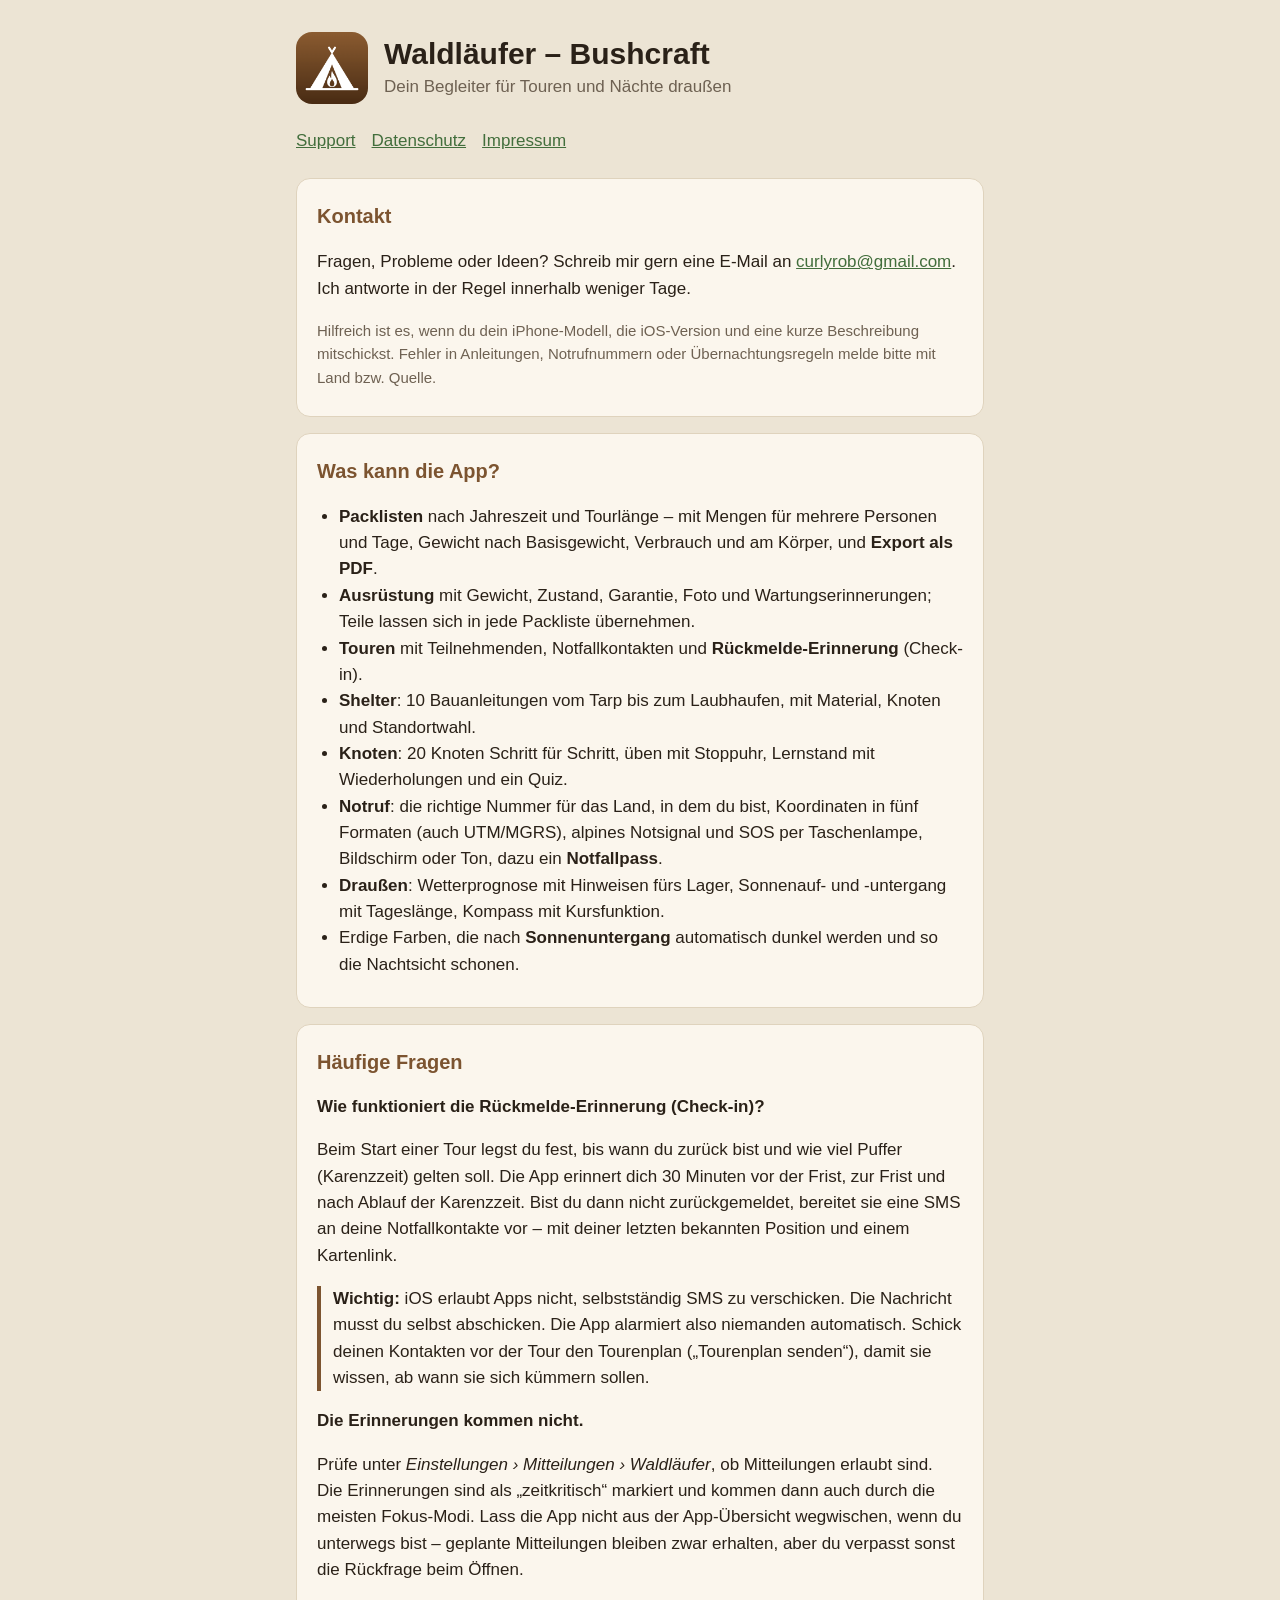
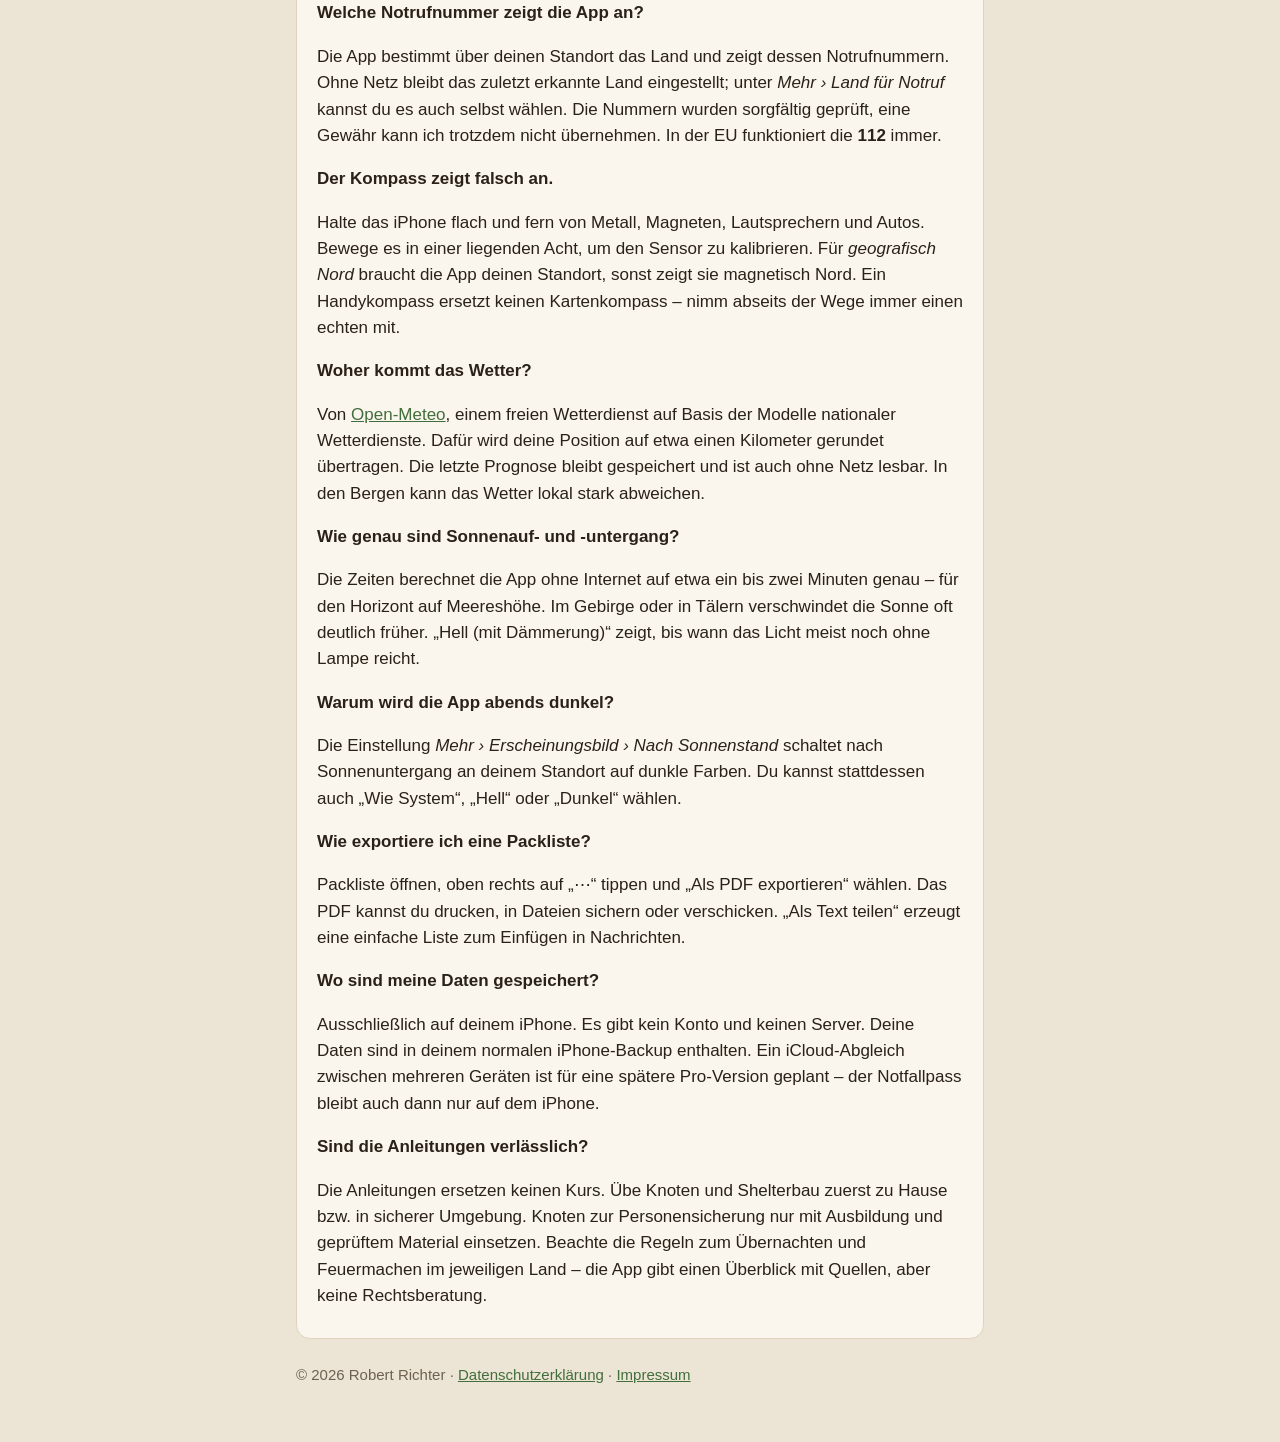
==== index.html @ 5341706e "Support-, Datenschutz- und Impressumsseite für Waldläufer – Bushcraft Co-Authored-By: Claude Opus 5." ====
<!doctype html>
<html lang="de">
<head>
  <meta charset="utf-8">
  <meta name="viewport" content="width=device-width, initial-scale=1">
  <title>Waldläufer – Support</title>
  <meta name="description" content="Hilfe und Kontakt zur iPhone-App „Waldläufer – Bushcraft“: Packlisten, Shelterbau, Knoten und Notruf für draußen.">
  <link rel="icon" href="icon.png">
  <link rel="stylesheet" href="style.css">
</head>
<body>
<main>
  <header>
    <img src="icon.png" alt="">
    <div>
      <h1>Waldläufer – Bushcraft</h1>
      <p>Dein Begleiter für Touren und Nächte draußen</p>
    </div>
  </header>
  <nav>
    <a href="./">Support</a>
    <a href="datenschutz.html">Datenschutz</a>
    <a href="impressum.html">Impressum</a>
  </nav>

  <section>
    <h2>Kontakt</h2>
    <p>Fragen, Probleme oder Ideen? Schreib mir gern eine E-Mail an
      <a href="mailto:curlyrob@gmail.com?subject=Waldl%C3%A4ufer">curlyrob@gmail.com</a>.
      Ich antworte in der Regel innerhalb weniger Tage.</p>
    <p class="muted">Hilfreich ist es, wenn du dein iPhone-Modell, die iOS-Version und eine kurze Beschreibung mitschickst.
      Fehler in Anleitungen, Notrufnummern oder Übernachtungsregeln melde bitte mit Land bzw. Quelle.</p>
  </section>

  <section>
    <h2>Was kann die App?</h2>
    <ul>
      <li><strong>Packlisten</strong> nach Jahreszeit und Tourlänge – mit Mengen für mehrere Personen und Tage, Gewicht nach
        Basisgewicht, Verbrauch und am Körper, und <strong>Export als PDF</strong>.</li>
      <li><strong>Ausrüstung</strong> mit Gewicht, Zustand, Garantie, Foto und Wartungserinnerungen; Teile lassen sich in jede Packliste übernehmen.</li>
      <li><strong>Touren</strong> mit Teilnehmenden, Notfallkontakten und <strong>Rückmelde-Erinnerung</strong> (Check-in).</li>
      <li><strong>Shelter</strong>: 10 Bauanleitungen vom Tarp bis zum Laubhaufen, mit Material, Knoten und Standortwahl.</li>
      <li><strong>Knoten</strong>: 20 Knoten Schritt für Schritt, üben mit Stoppuhr, Lernstand mit Wiederholungen und ein Quiz.</li>
      <li><strong>Notruf</strong>: die richtige Nummer für das Land, in dem du bist, Koordinaten in fünf Formaten (auch UTM/MGRS),
        alpines Notsignal und SOS per Taschenlampe, Bildschirm oder Ton, dazu ein <strong>Notfallpass</strong>.</li>
      <li><strong>Draußen</strong>: Wetterprognose mit Hinweisen fürs Lager, Sonnenauf- und -untergang mit Tageslänge, Kompass mit Kursfunktion.</li>
      <li>Erdige Farben, die nach <strong>Sonnenuntergang</strong> automatisch dunkel werden und so die Nachtsicht schonen.</li>
    </ul>
  </section>

  <section>
    <h2>Häufige Fragen</h2>

    <h3>Wie funktioniert die Rückmelde-Erinnerung (Check-in)?</h3>
    <p>Beim Start einer Tour legst du fest, bis wann du zurück bist und wie viel Puffer (Karenzzeit) gelten soll. Die App erinnert
      dich 30 Minuten vor der Frist, zur Frist und nach Ablauf der Karenzzeit. Bist du dann nicht zurückgemeldet, bereitet sie eine
      SMS an deine Notfallkontakte vor – mit deiner letzten bekannten Position und einem Kartenlink.</p>
    <p class="note"><strong>Wichtig:</strong> iOS erlaubt Apps nicht, selbstständig SMS zu verschicken. Die Nachricht musst du
      selbst abschicken. Die App alarmiert also niemanden automatisch. Schick deinen Kontakten vor der Tour den Tourenplan
      („Tourenplan senden“), damit sie wissen, ab wann sie sich kümmern sollen.</p>

    <h3>Die Erinnerungen kommen nicht.</h3>
    <p>Prüfe unter <em>Einstellungen › Mitteilungen › Waldläufer</em>, ob Mitteilungen erlaubt sind. Die Erinnerungen sind als
      „zeitkritisch“ markiert und kommen dann auch durch die meisten Fokus-Modi. Lass die App nicht aus der App-Übersicht
      wegwischen, wenn du unterwegs bist – geplante Mitteilungen bleiben zwar erhalten, aber du verpasst sonst die Rückfrage beim Öffnen.</p>

    <h3>Welche Notrufnummer zeigt die App an?</h3>
    <p>Die App bestimmt über deinen Standort das Land und zeigt dessen Notrufnummern. Ohne Netz bleibt das zuletzt erkannte Land
      eingestellt; unter <em>Mehr › Land für Notruf</em> kannst du es auch selbst wählen. Die Nummern wurden sorgfältig geprüft,
      eine Gewähr kann ich trotzdem nicht übernehmen. In der EU funktioniert die <strong>112</strong> immer.</p>

    <h3>Der Kompass zeigt falsch an.</h3>
    <p>Halte das iPhone flach und fern von Metall, Magneten, Lautsprechern und Autos. Bewege es in einer liegenden Acht, um den
      Sensor zu kalibrieren. Für <em>geografisch Nord</em> braucht die App deinen Standort, sonst zeigt sie magnetisch Nord.
      Ein Handykompass ersetzt keinen Kartenkompass – nimm abseits der Wege immer einen echten mit.</p>

    <h3>Woher kommt das Wetter?</h3>
    <p>Von <a href="https://open-meteo.com/">Open-Meteo</a>, einem freien Wetterdienst auf Basis der Modelle nationaler
      Wetterdienste. Dafür wird deine Position auf etwa einen Kilometer gerundet übertragen. Die letzte Prognose bleibt
      gespeichert und ist auch ohne Netz lesbar. In den Bergen kann das Wetter lokal stark abweichen.</p>

    <h3>Wie genau sind Sonnenauf- und -untergang?</h3>
    <p>Die Zeiten berechnet die App ohne Internet auf etwa ein bis zwei Minuten genau – für den Horizont auf Meereshöhe. Im
      Gebirge oder in Tälern verschwindet die Sonne oft deutlich früher. „Hell (mit Dämmerung)“ zeigt, bis wann das Licht meist
      noch ohne Lampe reicht.</p>

    <h3>Warum wird die App abends dunkel?</h3>
    <p>Die Einstellung <em>Mehr › Erscheinungsbild › Nach Sonnenstand</em> schaltet nach Sonnenuntergang an deinem Standort auf
      dunkle Farben. Du kannst stattdessen auch „Wie System“, „Hell“ oder „Dunkel“ wählen.</p>

    <h3>Wie exportiere ich eine Packliste?</h3>
    <p>Packliste öffnen, oben rechts auf „⋯“ tippen und „Als PDF exportieren“ wählen. Das PDF kannst du drucken, in Dateien
      sichern oder verschicken. „Als Text teilen“ erzeugt eine einfache Liste zum Einfügen in Nachrichten.</p>

    <h3>Wo sind meine Daten gespeichert?</h3>
    <p>Ausschließlich auf deinem iPhone. Es gibt kein Konto und keinen Server. Deine Daten sind in deinem normalen
      iPhone-Backup enthalten. Ein iCloud-Abgleich zwischen mehreren Geräten ist für eine spätere Pro-Version geplant – der
      Notfallpass bleibt auch dann nur auf dem iPhone.</p>

    <h3>Sind die Anleitungen verlässlich?</h3>
    <p>Die Anleitungen ersetzen keinen Kurs. Übe Knoten und Shelterbau zuerst zu Hause bzw. in sicherer Umgebung. Knoten zur
      Personensicherung nur mit Ausbildung und geprüftem Material einsetzen. Beachte die Regeln zum Übernachten und Feuermachen
      im jeweiligen Land – die App gibt einen Überblick mit Quellen, aber keine Rechtsberatung.</p>
  </section>

  <footer>
    © 2026 Robert Richter · <a href="datenschutz.html">Datenschutzerklärung</a> · <a href="impressum.html">Impressum</a>
  </footer>
</main>
</body>
</html>
---- style.css ----
:root {
  --bg: #ece4d4;
  --card: #fbf6ed;
  --text: #2a2118;
  --muted: #6e6152;
  --accent: #426e3c;
  --bark: #7c5430;
  --line: #dfd3bd;
}
@media (prefers-color-scheme: dark) {
  :root {
    --bg: #1c1812;
    --card: #302920;
    --text: #efe8dc;
    --muted: #b3a690;
    --accent: #7eb46d;
    --bark: #c69a6b;
    --line: #43392c;
  }
}
* { box-sizing: border-box; }
body {
  margin: 0;
  background: var(--bg);
  color: var(--text);
  font: 17px/1.55 -apple-system, BlinkMacSystemFont, "Segoe UI", Roboto, sans-serif;
}
main { max-width: 720px; margin: 0 auto; padding: 32px 16px 56px; }
header { display: flex; align-items: center; gap: 16px; margin-bottom: 24px; }
header img { width: 72px; height: 72px; border-radius: 16px; }
header h1 { margin: 0; font-size: 30px; line-height: 1.2; }
header p { margin: 2px 0 0; color: var(--muted); }
nav { display: flex; gap: 16px; margin-bottom: 24px; flex-wrap: wrap; }
a { color: var(--accent); }
section {
  background: var(--card);
  border: 1px solid var(--line);
  border-radius: 14px;
  padding: 4px 20px 12px;
  margin-bottom: 16px;
}
h2 { font-size: 20px; margin: 18px 0 6px; color: var(--bark); }
h3 { font-size: 17px; margin: 16px 0 4px; }
ul { padding-left: 22px; }
.muted, footer { color: var(--muted); font-size: 15px; }
.note { border-left: 4px solid var(--bark); padding-left: 12px; }
footer { margin-top: 24px; }
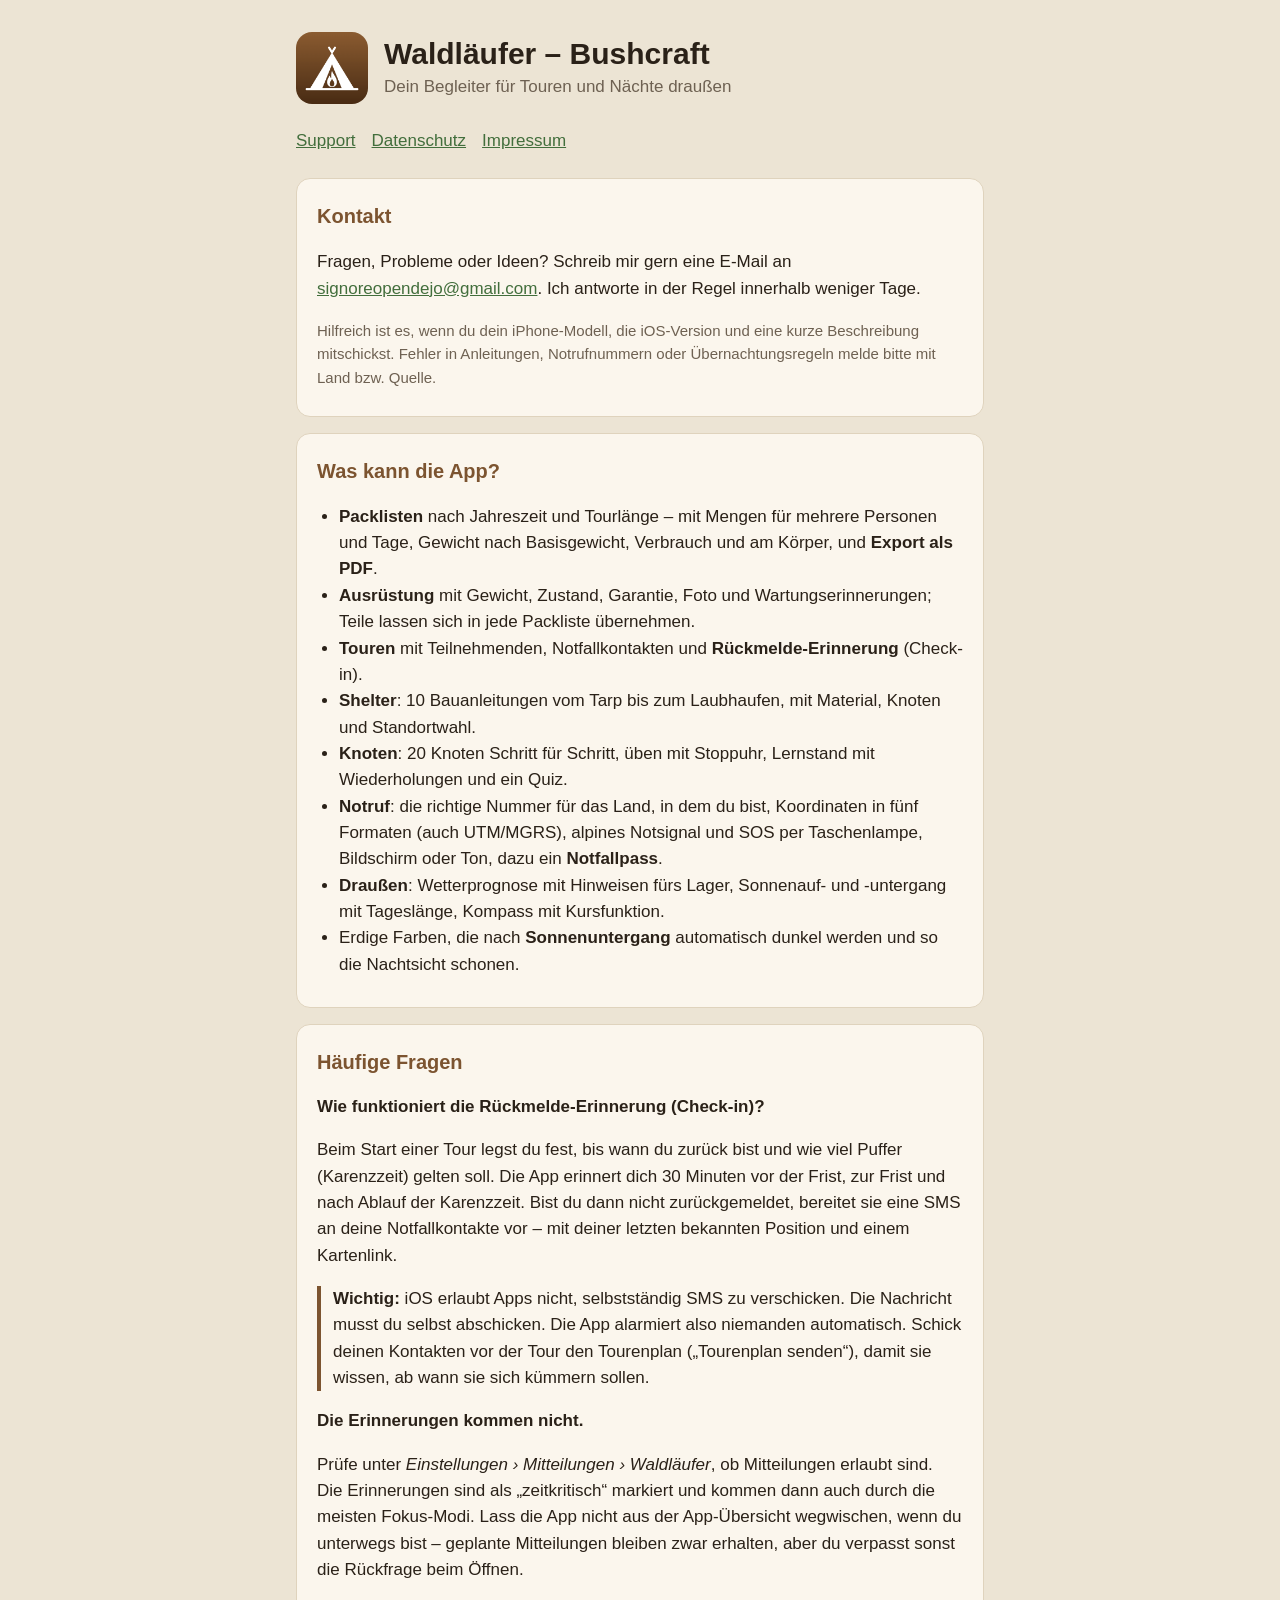
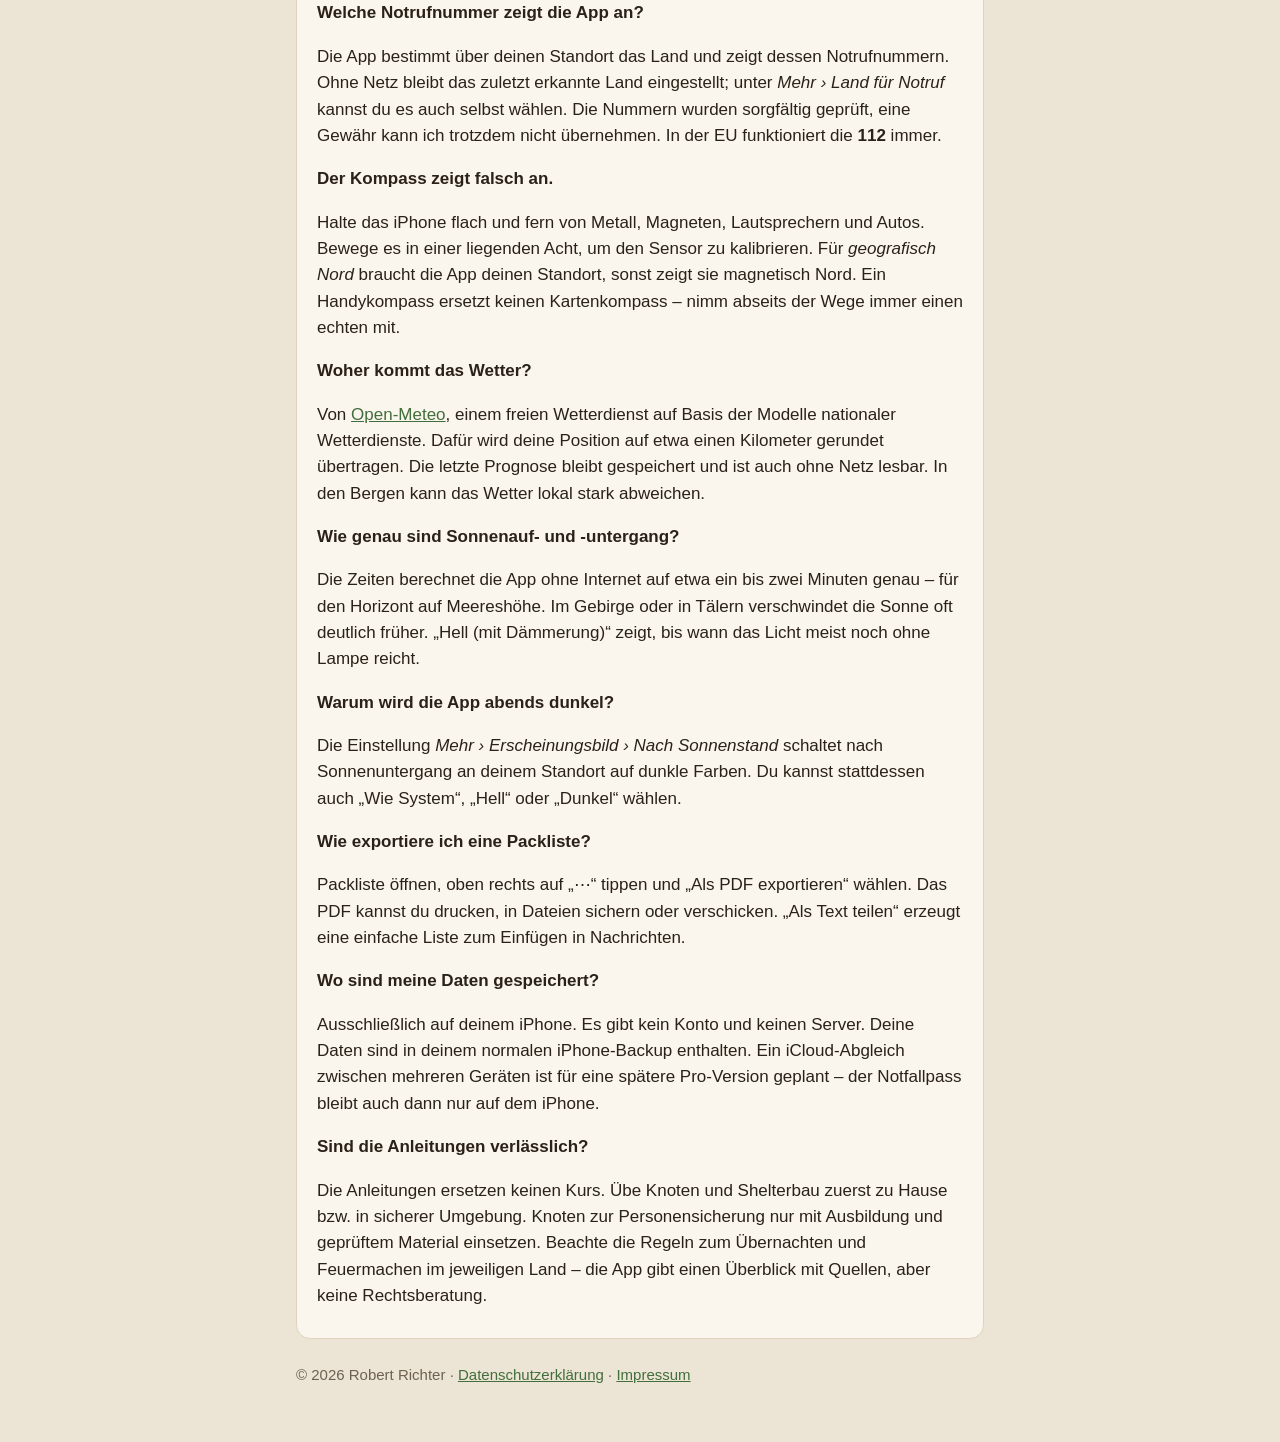
==== commit 3f753a73: "Kontakt-E-Mail auf signoreopendejo@gmail.com geändert Co-Authored-By: Claude Opus 5.5 <noreply@anthr" ====
--- a/index.html
+++ b/index.html
@@ -26,7 +26,7 @@
   <section>
     <h2>Kontakt</h2>
     <p>Fragen, Probleme oder Ideen? Schreib mir gern eine E-Mail an
-      <a href="mailto:curlyrob@gmail.com?subject=Waldl%C3%A4ufer">curlyrob@gmail.com</a>.
+      <a href="mailto:signoreopendejo@gmail.com?subject=Waldl%C3%A4ufer">signoreopendejo@gmail.com</a>.
       Ich antworte in der Regel innerhalb weniger Tage.</p>
     <p class="muted">Hilfreich ist es, wenn du dein iPhone-Modell, die iOS-Version und eine kurze Beschreibung mitschickst.
       Fehler in Anleitungen, Notrufnummern oder Übernachtungsregeln melde bitte mit Land bzw. Quelle.</p>
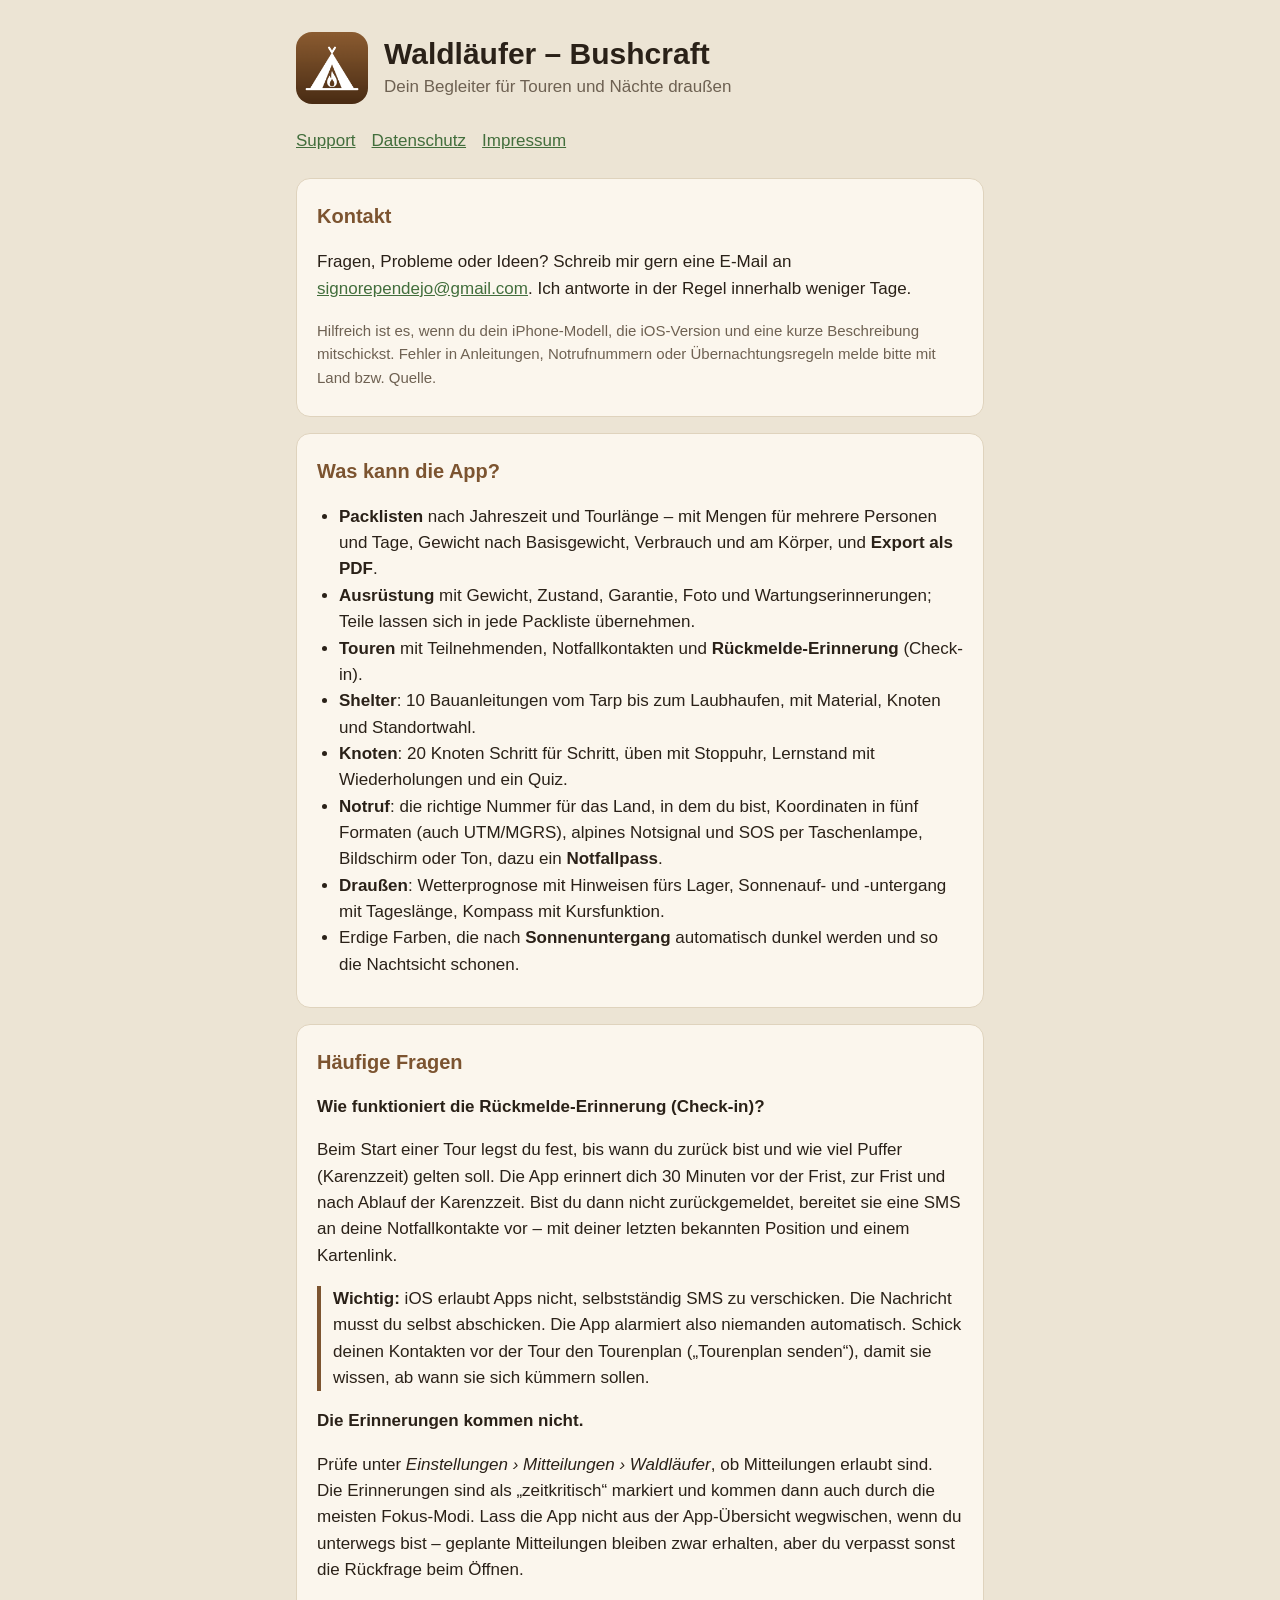
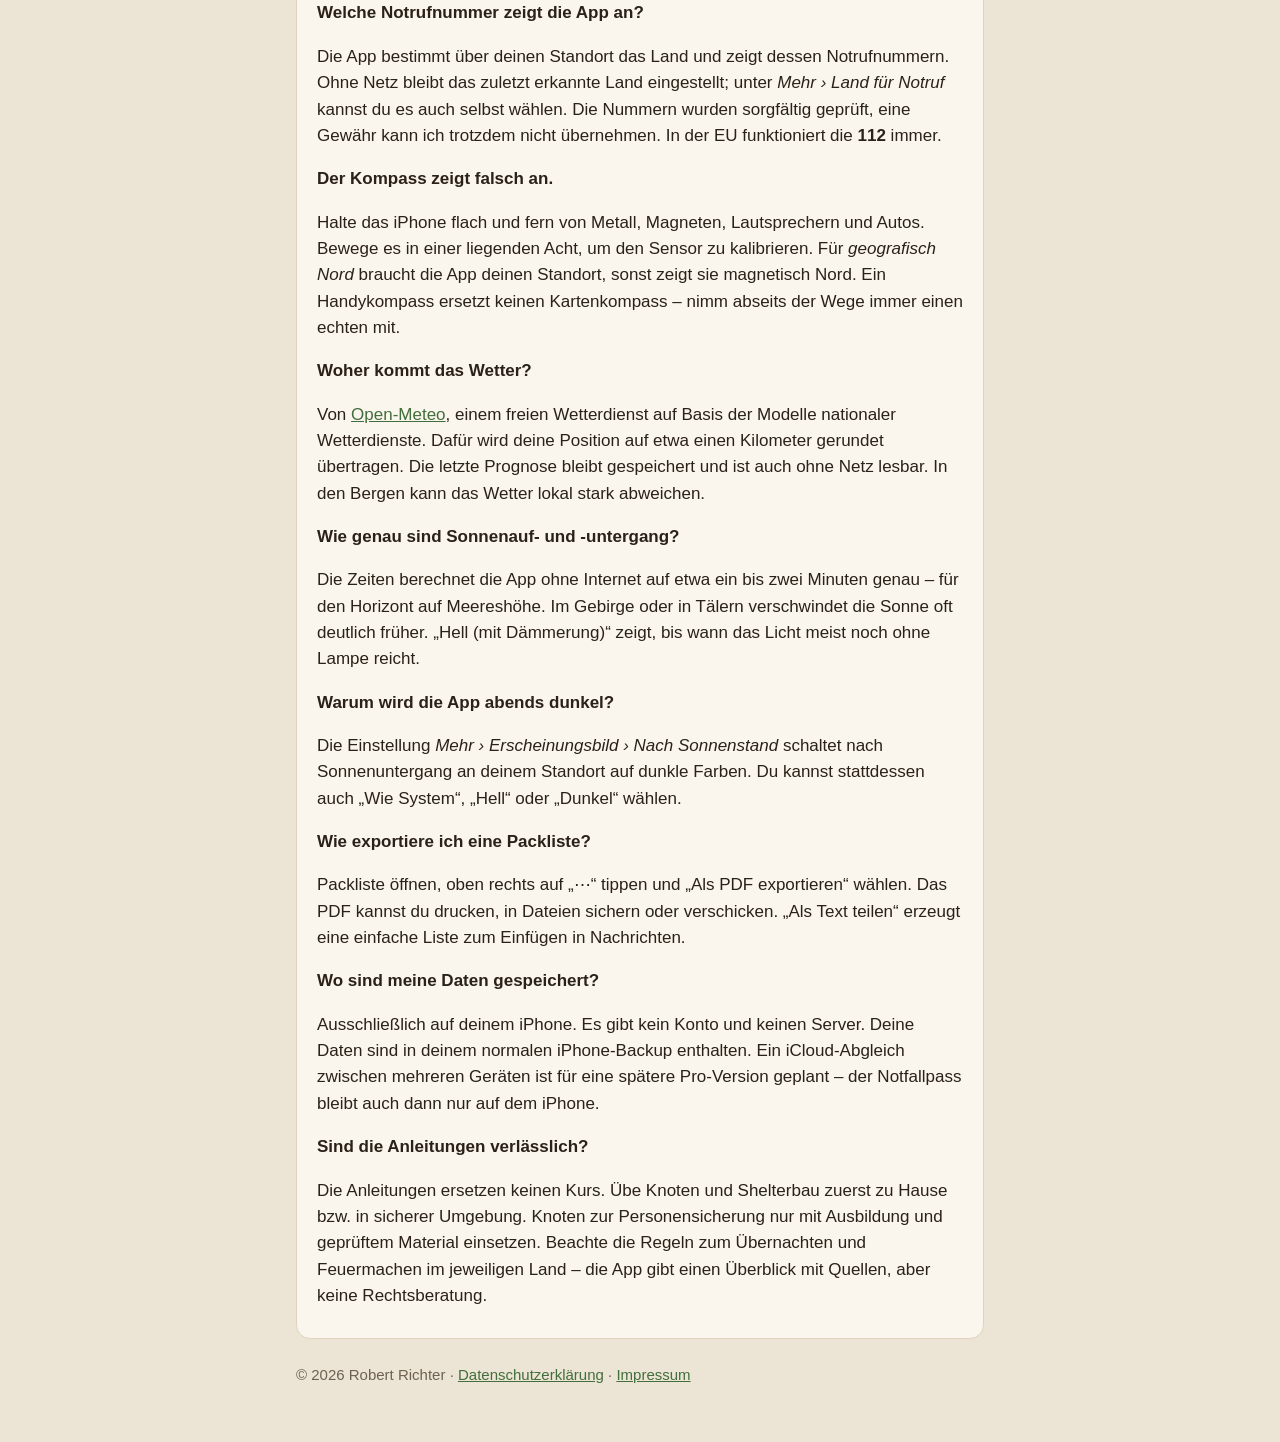
==== commit 31296185: "Kontakt-E-Mail korrigiert: signorependejo@gmail.com Co-Authored-By: Claude Opus 5.5 <noreply@anthrop" ====
--- a/index.html
+++ b/index.html
@@ -26,7 +26,7 @@
   <section>
     <h2>Kontakt</h2>
     <p>Fragen, Probleme oder Ideen? Schreib mir gern eine E-Mail an
-      <a href="mailto:signoreopendejo@gmail.com?subject=Waldl%C3%A4ufer">signoreopendejo@gmail.com</a>.
+      <a href="mailto:signorependejo@gmail.com?subject=Waldl%C3%A4ufer">signorependejo@gmail.com</a>.
       Ich antworte in der Regel innerhalb weniger Tage.</p>
     <p class="muted">Hilfreich ist es, wenn du dein iPhone-Modell, die iOS-Version und eine kurze Beschreibung mitschickst.
       Fehler in Anleitungen, Notrufnummern oder Übernachtungsregeln melde bitte mit Land bzw. Quelle.</p>
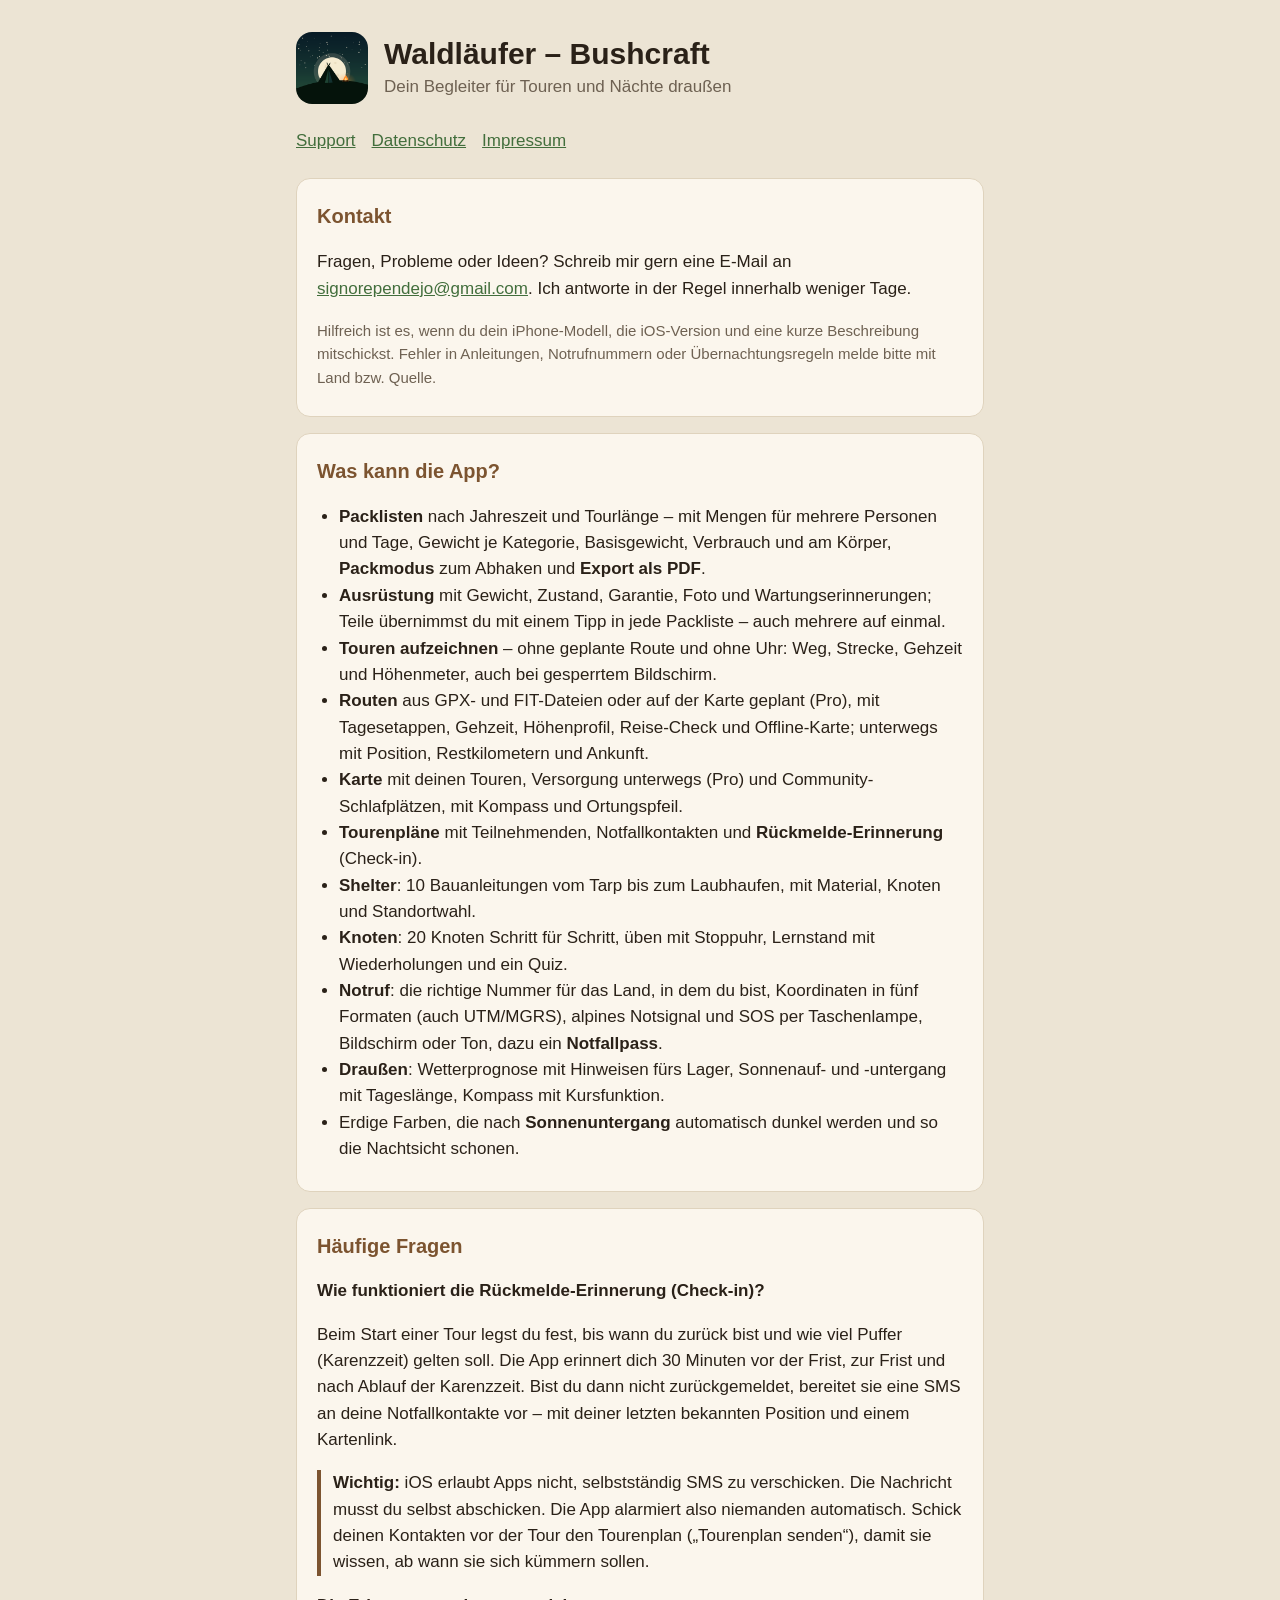
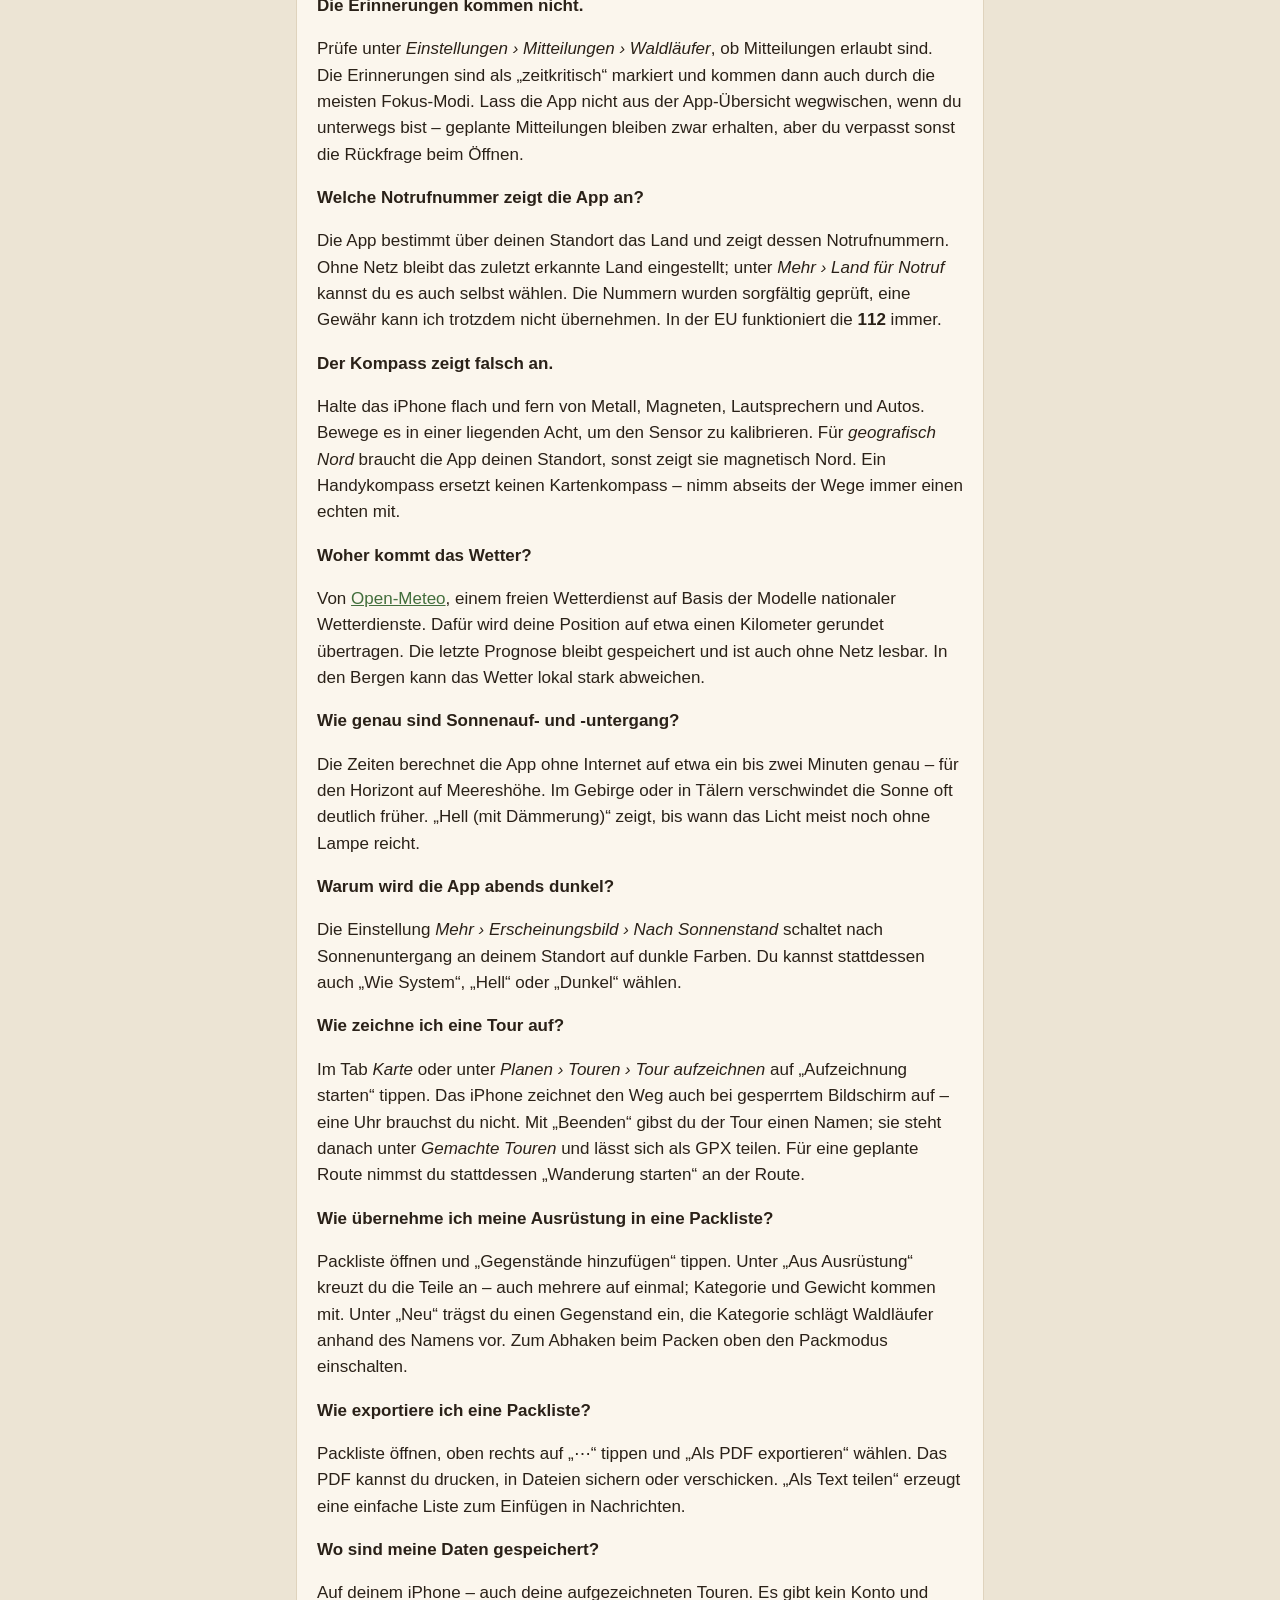
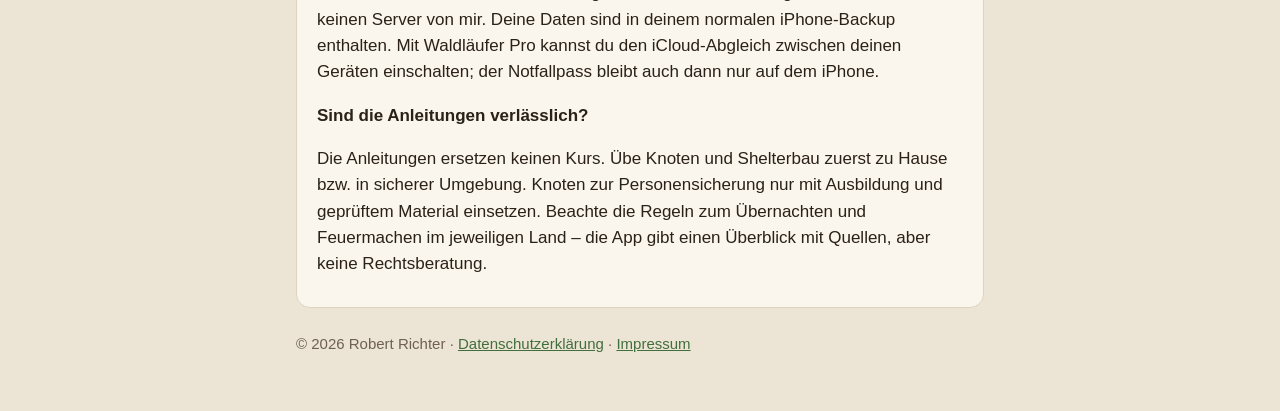
==== commit c60e30cb: "Waldläufer 1.11: Tour aufzeichnen, Karte, Packlisten; Datenschutz: Aufzeichnung, Versorgung und Schl" ====
--- a/index.html
+++ b/index.html
@@ -35,10 +35,17 @@
   <section>
     <h2>Was kann die App?</h2>
     <ul>
-      <li><strong>Packlisten</strong> nach Jahreszeit und Tourlänge – mit Mengen für mehrere Personen und Tage, Gewicht nach
-        Basisgewicht, Verbrauch und am Körper, und <strong>Export als PDF</strong>.</li>
-      <li><strong>Ausrüstung</strong> mit Gewicht, Zustand, Garantie, Foto und Wartungserinnerungen; Teile lassen sich in jede Packliste übernehmen.</li>
-      <li><strong>Touren</strong> mit Teilnehmenden, Notfallkontakten und <strong>Rückmelde-Erinnerung</strong> (Check-in).</li>
+      <li><strong>Packlisten</strong> nach Jahreszeit und Tourlänge – mit Mengen für mehrere Personen und Tage, Gewicht je Kategorie,
+        Basisgewicht, Verbrauch und am Körper, <strong>Packmodus</strong> zum Abhaken und <strong>Export als PDF</strong>.</li>
+      <li><strong>Ausrüstung</strong> mit Gewicht, Zustand, Garantie, Foto und Wartungserinnerungen; Teile übernimmst du mit einem Tipp
+        in jede Packliste – auch mehrere auf einmal.</li>
+      <li><strong>Touren aufzeichnen</strong> – ohne geplante Route und ohne Uhr: Weg, Strecke, Gehzeit und Höhenmeter, auch bei
+        gesperrtem Bildschirm.</li>
+      <li><strong>Routen</strong> aus GPX- und FIT-Dateien oder auf der Karte geplant (Pro), mit Tagesetappen, Gehzeit, Höhenprofil,
+        Reise-Check und Offline-Karte; unterwegs mit Position, Restkilometern und Ankunft.</li>
+      <li><strong>Karte</strong> mit deinen Touren, Versorgung unterwegs (Pro) und Community-Schlafplätzen, mit Kompass und
+        Ortungspfeil.</li>
+      <li><strong>Tourenpläne</strong> mit Teilnehmenden, Notfallkontakten und <strong>Rückmelde-Erinnerung</strong> (Check-in).</li>
       <li><strong>Shelter</strong>: 10 Bauanleitungen vom Tarp bis zum Laubhaufen, mit Material, Knoten und Standortwahl.</li>
       <li><strong>Knoten</strong>: 20 Knoten Schritt für Schritt, üben mit Stoppuhr, Lernstand mit Wiederholungen und ein Quiz.</li>
       <li><strong>Notruf</strong>: die richtige Nummer für das Land, in dem du bist, Koordinaten in fünf Formaten (auch UTM/MGRS),
@@ -88,14 +95,25 @@
     <p>Die Einstellung <em>Mehr › Erscheinungsbild › Nach Sonnenstand</em> schaltet nach Sonnenuntergang an deinem Standort auf
       dunkle Farben. Du kannst stattdessen auch „Wie System“, „Hell“ oder „Dunkel“ wählen.</p>
 
+    <h3>Wie zeichne ich eine Tour auf?</h3>
+    <p>Im Tab <em>Karte</em> oder unter <em>Planen › Touren › Tour aufzeichnen</em> auf „Aufzeichnung starten“ tippen. Das iPhone
+      zeichnet den Weg auch bei gesperrtem Bildschirm auf – eine Uhr brauchst du nicht. Mit „Beenden“ gibst du der Tour einen Namen;
+      sie steht danach unter <em>Gemachte Touren</em> und lässt sich als GPX teilen. Für eine geplante Route nimmst du stattdessen
+      „Wanderung starten“ an der Route.</p>
+
+    <h3>Wie übernehme ich meine Ausrüstung in eine Packliste?</h3>
+    <p>Packliste öffnen und „Gegenstände hinzufügen“ tippen. Unter „Aus Ausrüstung“ kreuzt du die Teile an – auch mehrere auf einmal;
+      Kategorie und Gewicht kommen mit. Unter „Neu“ trägst du einen Gegenstand ein, die Kategorie schlägt Waldläufer anhand des
+      Namens vor. Zum Abhaken beim Packen oben den Packmodus einschalten.</p>
+
     <h3>Wie exportiere ich eine Packliste?</h3>
     <p>Packliste öffnen, oben rechts auf „⋯“ tippen und „Als PDF exportieren“ wählen. Das PDF kannst du drucken, in Dateien
       sichern oder verschicken. „Als Text teilen“ erzeugt eine einfache Liste zum Einfügen in Nachrichten.</p>
 
     <h3>Wo sind meine Daten gespeichert?</h3>
-    <p>Ausschließlich auf deinem iPhone. Es gibt kein Konto und keinen Server. Deine Daten sind in deinem normalen
-      iPhone-Backup enthalten. Ein iCloud-Abgleich zwischen mehreren Geräten ist für eine spätere Pro-Version geplant – der
-      Notfallpass bleibt auch dann nur auf dem iPhone.</p>
+    <p>Auf deinem iPhone – auch deine aufgezeichneten Touren. Es gibt kein Konto und keinen Server von mir. Deine Daten sind in
+      deinem normalen iPhone-Backup enthalten. Mit Waldläufer Pro kannst du den iCloud-Abgleich zwischen deinen Geräten
+      einschalten; der Notfallpass bleibt auch dann nur auf dem iPhone.</p>
 
     <h3>Sind die Anleitungen verlässlich?</h3>
     <p>Die Anleitungen ersetzen keinen Kurs. Übe Knoten und Shelterbau zuerst zu Hause bzw. in sicherer Umgebung. Knoten zur
--- a/style.css
+++ b/style.css
@@ -45,3 +45,7 @@
 .muted, footer { color: var(--muted); font-size: 15px; }
 .note { border-left: 4px solid var(--bark); padding-left: 12px; }
 footer { margin-top: 24px; }
+
+/* Abzeichen „Laden im App Store“ (Bild von Apple) */
+.appstore { display: inline-block; margin-top: 10px; line-height: 0; }
+header .appstore img { width: 150px; height: 50px; border-radius: 0; }
